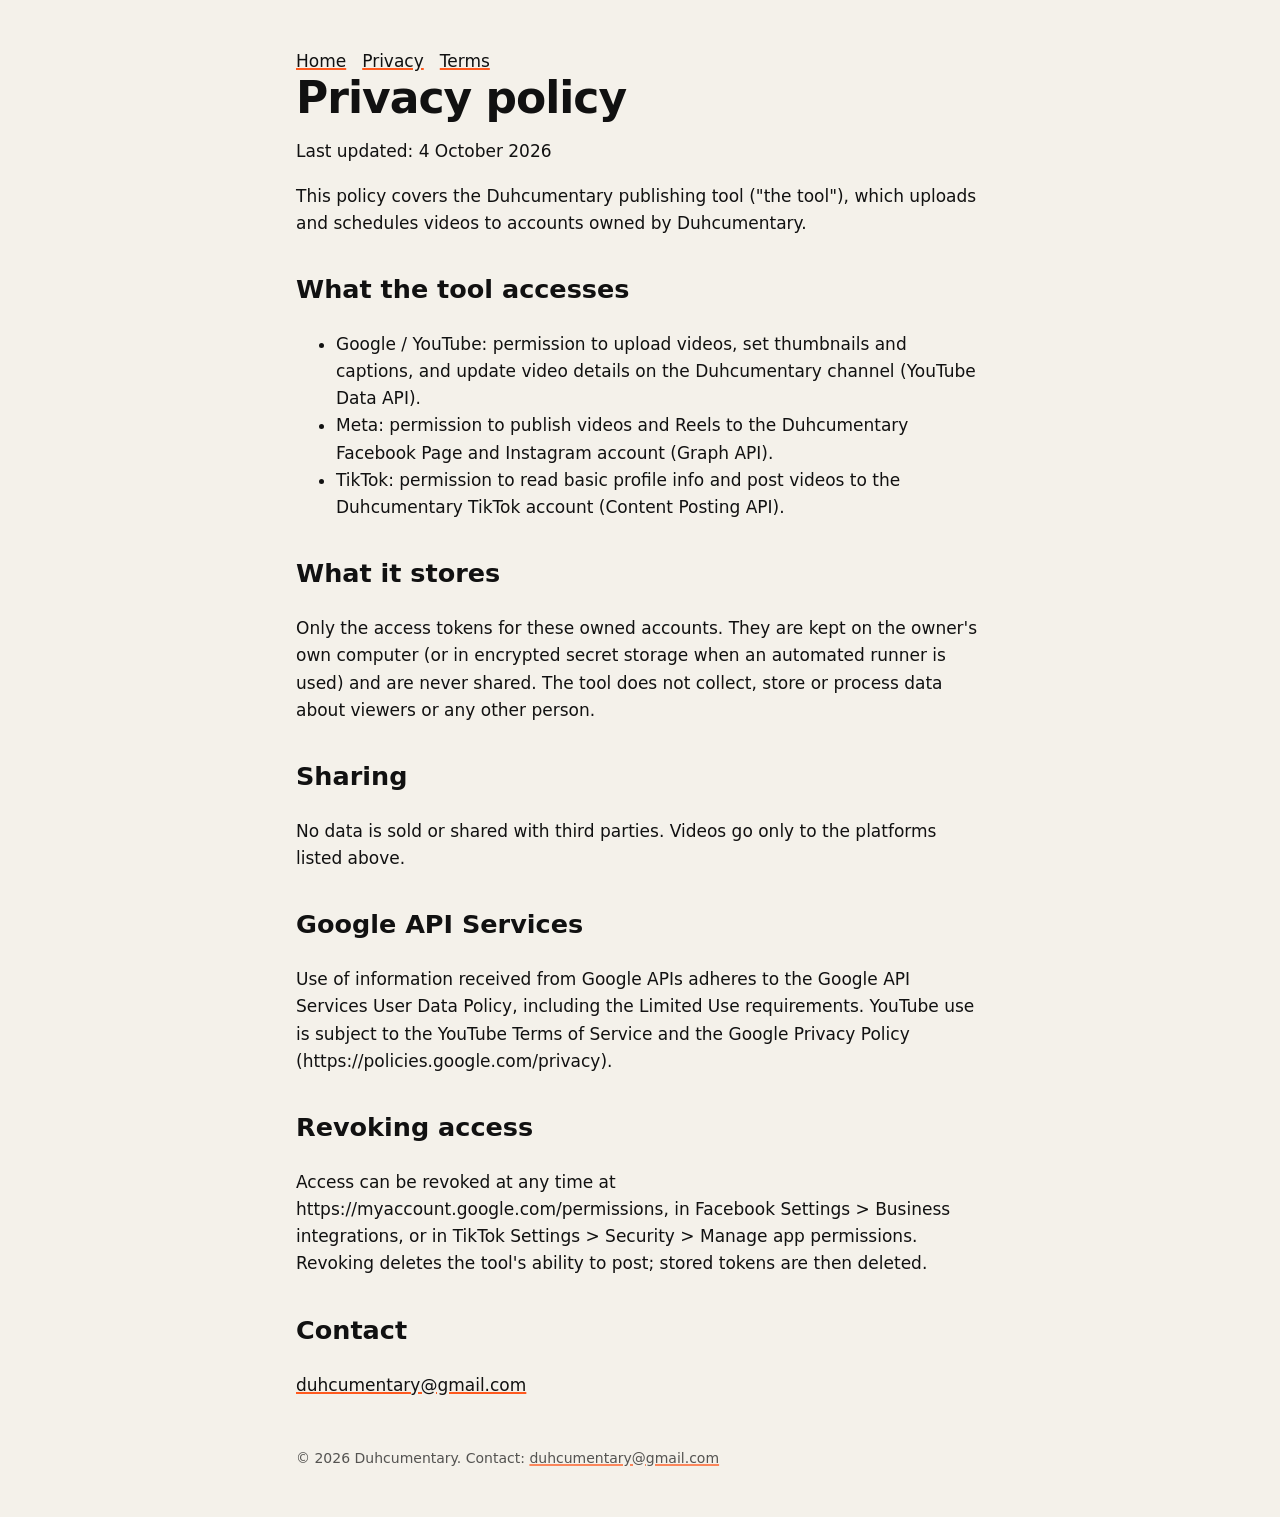
==== privacy.html @ ef3843ad "Duhcumentary site: home, privacy, terms Co-Authored-By: Claude Opus 5.5 <noreply@anthropic.com>" ====
<!doctype html><html lang="en"><head><meta charset="utf-8"><meta name="viewport" content="width=device-width,initial-scale=1">
<title>Privacy policy — Duhcumentary</title><link rel="stylesheet" href="style.css"><link rel="icon" href="logo.png"></head><body><main><nav><a href="index.html">Home</a><a href="privacy.html">Privacy</a><a href="terms.html">Terms</a></nav>
<h1>Privacy policy</h1><p>Last updated: 4 October 2026</p>
<p>This policy covers the Duhcumentary publishing tool ("the tool"), which uploads and schedules videos to accounts owned by Duhcumentary.</p>
<h2>What the tool accesses</h2><ul>
<li>Google / YouTube: permission to upload videos, set thumbnails and captions, and update video details on the Duhcumentary channel (YouTube Data API).</li>
<li>Meta: permission to publish videos and Reels to the Duhcumentary Facebook Page and Instagram account (Graph API).</li>
<li>TikTok: permission to read basic profile info and post videos to the Duhcumentary TikTok account (Content Posting API).</li></ul>
<h2>What it stores</h2><p>Only the access tokens for these owned accounts. They are kept on the owner's own computer (or in encrypted secret storage when an automated runner is used) and are never shared. The tool does not collect, store or process data about viewers or any other person.</p>
<h2>Sharing</h2><p>No data is sold or shared with third parties. Videos go only to the platforms listed above.</p>
<h2>Google API Services</h2><p>Use of information received from Google APIs adheres to the Google API Services User Data Policy, including the Limited Use requirements. YouTube use is subject to the YouTube Terms of Service and the Google Privacy Policy (https://policies.google.com/privacy).</p>
<h2>Revoking access</h2><p>Access can be revoked at any time at https://myaccount.google.com/permissions, in Facebook Settings &gt; Business integrations, or in TikTok Settings &gt; Security &gt; Manage app permissions. Revoking deletes the tool's ability to post; stored tokens are then deleted.</p>
<h2>Contact</h2><p><a href="mailto:duhcumentary@gmail.com">duhcumentary@gmail.com</a></p><footer>&copy; 2026 Duhcumentary. Contact: <a href="mailto:duhcumentary@gmail.com">duhcumentary@gmail.com</a></footer></main></body></html>
---- style.css ----
:root{--paper:#F4F1EA;--ink:#111;--accent:#FF5A1F}
*{box-sizing:border-box}body{margin:0;background:var(--paper);color:var(--ink);font:17px/1.6 system-ui,-apple-system,Segoe UI,Roboto,sans-serif}
main{max-width:720px;margin:0 auto;padding:48px 16px}
h1{font-size:44px;line-height:1.05;margin:0 0 8px;letter-spacing:-1px}h1 span{color:var(--accent)}
h2{margin-top:32px}a{color:var(--ink);text-decoration-color:var(--accent);text-decoration-thickness:2px}
.tag{font-size:20px;margin:0 0 24px}nav a{margin-right:16px}footer{margin-top:48px;font-size:14px;opacity:.7}
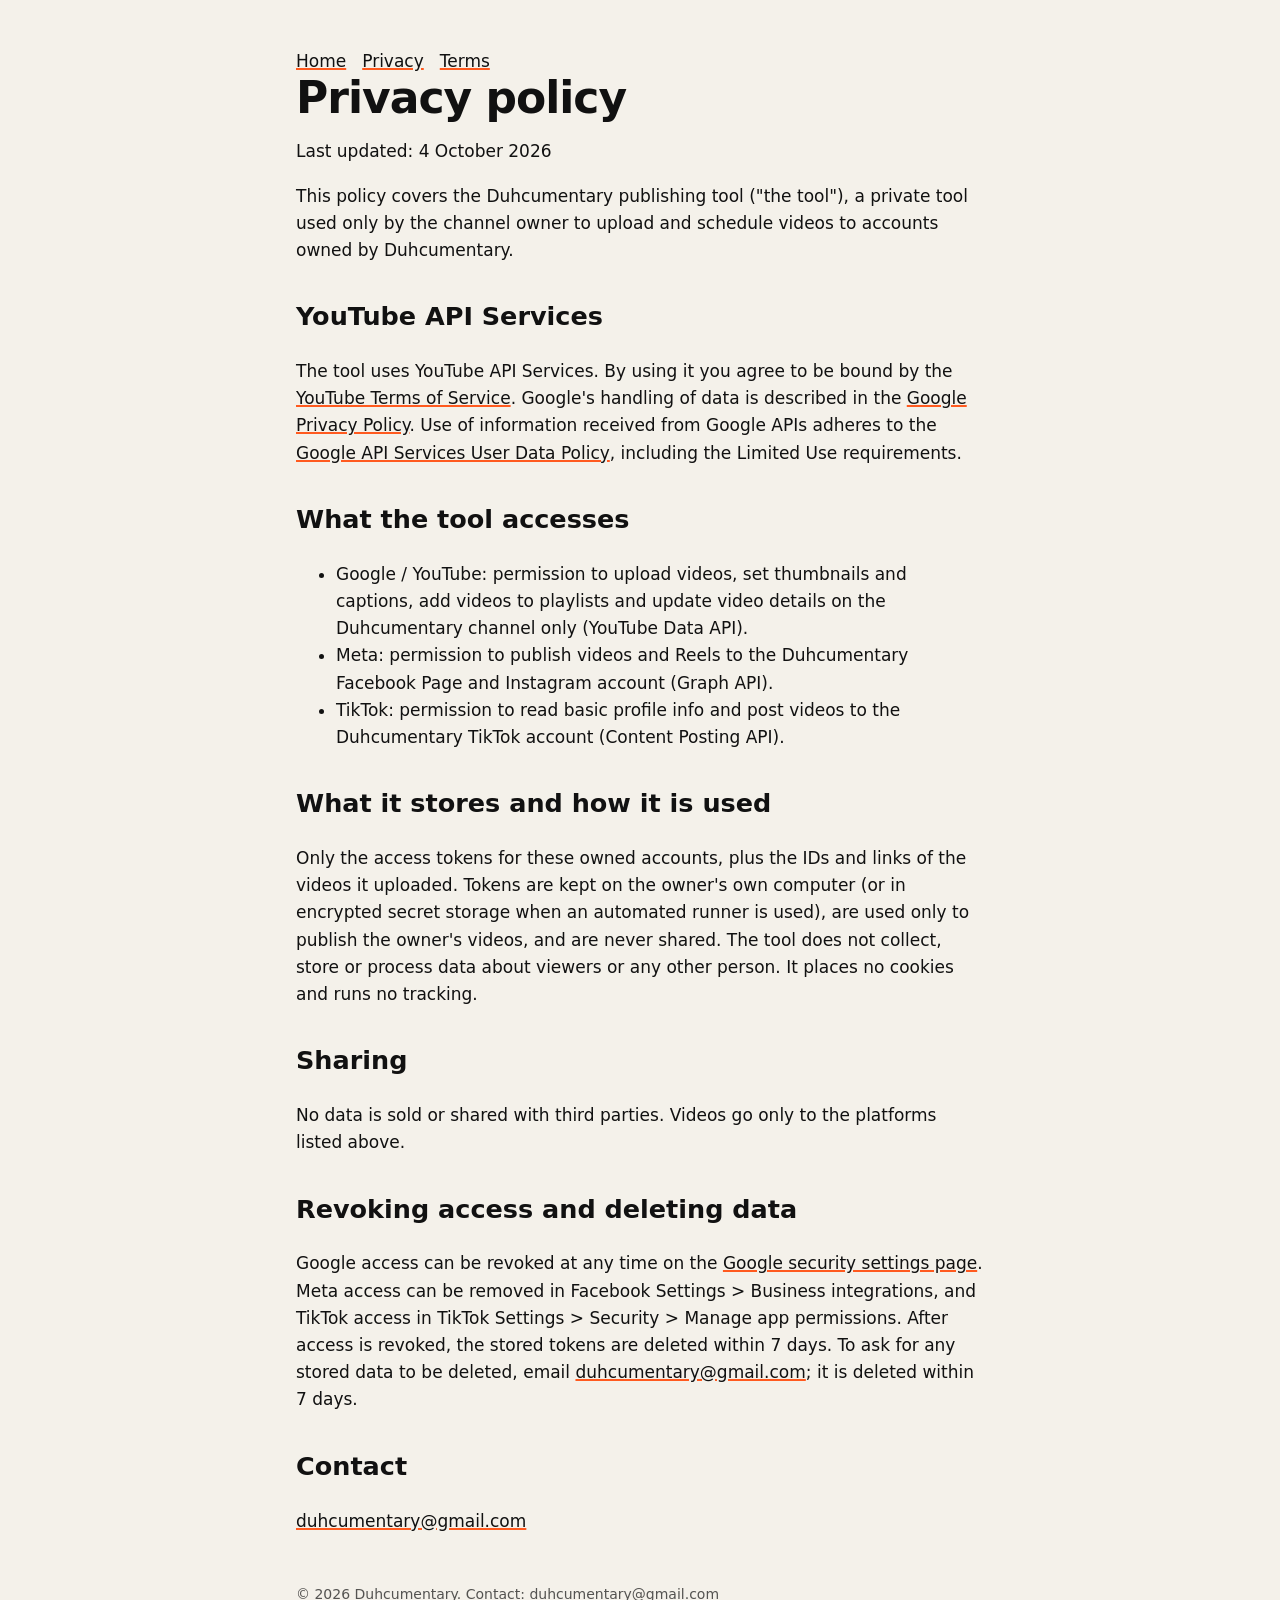
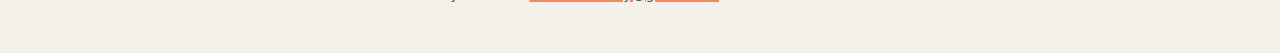
==== commit 87b49f2d: "Privacy: YouTube API Services notice, links to YouTube ToS and Google Privacy Policy, revoke and del" ====
--- a/privacy.html
+++ b/privacy.html
@@ -1,13 +1,13 @@
 <!doctype html><html lang="en"><head><meta charset="utf-8"><meta name="viewport" content="width=device-width,initial-scale=1">
 <title>Privacy policy — Duhcumentary</title><link rel="stylesheet" href="style.css"><link rel="icon" href="logo.png"></head><body><main><nav><a href="index.html">Home</a><a href="privacy.html">Privacy</a><a href="terms.html">Terms</a></nav>
 <h1>Privacy policy</h1><p>Last updated: 4 October 2026</p>
-<p>This policy covers the Duhcumentary publishing tool ("the tool"), which uploads and schedules videos to accounts owned by Duhcumentary.</p>
+<p>This policy covers the Duhcumentary publishing tool ("the tool"), a private tool used only by the channel owner to upload and schedule videos to accounts owned by Duhcumentary.</p>
+<h2>YouTube API Services</h2><p>The tool uses YouTube API Services. By using it you agree to be bound by the <a href="https://www.youtube.com/t/terms">YouTube Terms of Service</a>. Google's handling of data is described in the <a href="https://policies.google.com/privacy">Google Privacy Policy</a>. Use of information received from Google APIs adheres to the <a href="https://developers.google.com/terms/api-services-user-data-policy">Google API Services User Data Policy</a>, including the Limited Use requirements.</p>
 <h2>What the tool accesses</h2><ul>
-<li>Google / YouTube: permission to upload videos, set thumbnails and captions, and update video details on the Duhcumentary channel (YouTube Data API).</li>
+<li>Google / YouTube: permission to upload videos, set thumbnails and captions, add videos to playlists and update video details on the Duhcumentary channel only (YouTube Data API).</li>
 <li>Meta: permission to publish videos and Reels to the Duhcumentary Facebook Page and Instagram account (Graph API).</li>
 <li>TikTok: permission to read basic profile info and post videos to the Duhcumentary TikTok account (Content Posting API).</li></ul>
-<h2>What it stores</h2><p>Only the access tokens for these owned accounts. They are kept on the owner's own computer (or in encrypted secret storage when an automated runner is used) and are never shared. The tool does not collect, store or process data about viewers or any other person.</p>
+<h2>What it stores and how it is used</h2><p>Only the access tokens for these owned accounts, plus the IDs and links of the videos it uploaded. Tokens are kept on the owner's own computer (or in encrypted secret storage when an automated runner is used), are used only to publish the owner's videos, and are never shared. The tool does not collect, store or process data about viewers or any other person. It places no cookies and runs no tracking.</p>
 <h2>Sharing</h2><p>No data is sold or shared with third parties. Videos go only to the platforms listed above.</p>
-<h2>Google API Services</h2><p>Use of information received from Google APIs adheres to the Google API Services User Data Policy, including the Limited Use requirements. YouTube use is subject to the YouTube Terms of Service and the Google Privacy Policy (https://policies.google.com/privacy).</p>
-<h2>Revoking access</h2><p>Access can be revoked at any time at https://myaccount.google.com/permissions, in Facebook Settings &gt; Business integrations, or in TikTok Settings &gt; Security &gt; Manage app permissions. Revoking deletes the tool's ability to post; stored tokens are then deleted.</p>
+<h2>Revoking access and deleting data</h2><p>Google access can be revoked at any time on the <a href="https://security.google.com/settings/security/permissions">Google security settings page</a>. Meta access can be removed in Facebook Settings &gt; Business integrations, and TikTok access in TikTok Settings &gt; Security &gt; Manage app permissions. After access is revoked, the stored tokens are deleted within 7 days. To ask for any stored data to be deleted, email <a href="mailto:duhcumentary@gmail.com">duhcumentary@gmail.com</a>; it is deleted within 7 days.</p>
 <h2>Contact</h2><p><a href="mailto:duhcumentary@gmail.com">duhcumentary@gmail.com</a></p><footer>&copy; 2026 Duhcumentary. Contact: <a href="mailto:duhcumentary@gmail.com">duhcumentary@gmail.com</a></footer></main></body></html>
